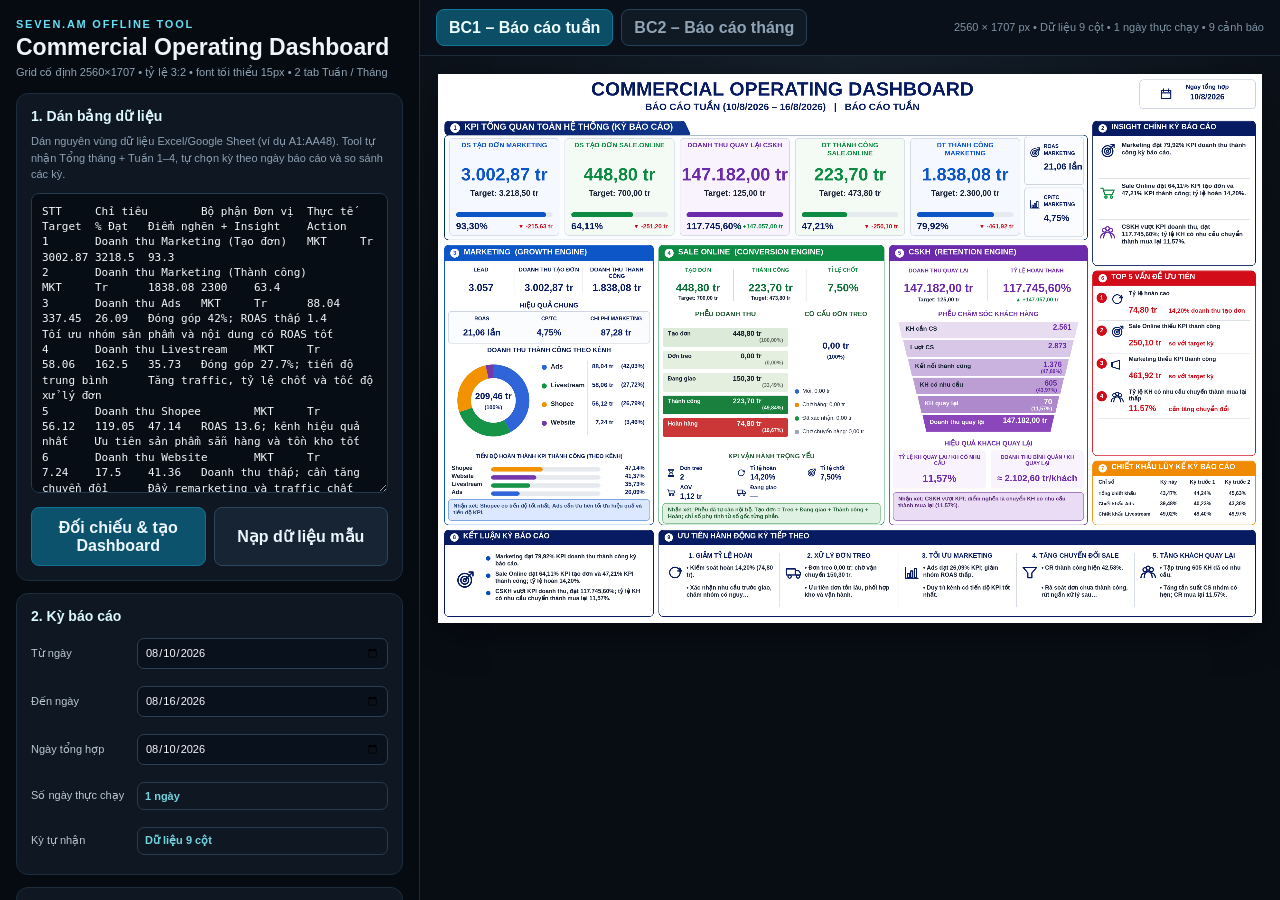
==== modules/commercial/index.html @ 1112e22f "Add files via upload" ====
<!doctype html>
<html lang="vi">
<head>
<meta charset="utf-8" />
<meta name="viewport" content="width=device-width,initial-scale=1" />
<title>SEVEN.AM Commercial Dashboard 3:2</title>
<link rel="stylesheet" href="styles.css" />
</head>
<body>
<div class="app-shell">
  <aside class="control-panel">
    <div class="panel-header">
      <div class="eyebrow">SEVEN.AM OFFLINE TOOL</div>
      <h1>Commercial Operating Dashboard</h1>
      <p>Grid cố định 2560×1707 • tỷ lệ 3:2 • font tối thiểu 15px • 2 tab Tuần / Tháng</p>
    </div>

    <section class="control-card">
      <h2>1. Dán bảng dữ liệu</h2>
      <p class="help-text">Dán nguyên vùng dữ liệu Excel/Google Sheet (ví dụ A1:AA48). Tool tự nhận Tổng tháng + Tuần 1–4, tự chọn kỳ theo ngày báo cáo và so sánh các kỳ.</p>
      <textarea id="dataInput" spellcheck="false"></textarea>
      <div class="action-grid">
        <button id="parseBtn" class="btn primary">Đối chiếu & tạo Dashboard</button>
        <button id="sampleBtn" class="btn secondary">Nạp dữ liệu mẫu</button>
      </div>
    </section>

    <section class="control-card compact">
      <h2>2. Kỳ báo cáo</h2>
      <div class="field-grid">
        <label>Từ ngày<input id="dateFrom" type="date" /></label>
        <label>Đến ngày<input id="dateTo" type="date" /></label>
        <label>Ngày tổng hợp<input id="dateSummary" type="date" /></label>
        <label>Số ngày thực chạy<input id="runDays" type="text" readonly value="—" /></label>
        <label>Kỳ tự nhận<input id="periodDetected" type="text" readonly value="—" /></label>
      </div>
    </section>

    <section class="control-card compact">
      <h2>3. Kiểm tra dữ liệu</h2>
      <div id="validation" class="validation"></div>
    </section>

    <section class="control-card compact">
      <h2>4. Xuất ảnh 3:2</h2>
      <div class="fixed-ratio">Tỷ lệ cố định: <b>3:2</b><br>Kích thước xuất: <b>2560 × 1707 px</b></div>
      <div class="action-grid">
        <button id="exportBtn" class="btn success">Xuất PNG 2K</button>
        <button id="copyBtn" class="btn secondary">Copy ảnh</button>
      </div>
    </section>

    <div class="panel-footer">Dashboard xuất ra chỉ chứa báo cáo, không chứa panel kiểm tra dữ liệu.</div>
  </aside>

  <main class="preview-area">
    <div class="preview-topbar">
      <div class="tabs">
        <button class="tab active" data-tab="week">BC1 – Báo cáo tuần</button>
        <button class="tab" data-tab="month">BC2 – Báo cáo tháng</button>
      </div>
      <div id="previewMeta" class="preview-meta"></div>
    </div>
    <div class="preview-scroll">
      <div class="canvas-wrap"><canvas id="dashCanvas"></canvas></div>
    </div>
  </main>
</div>
<div id="toast" class="toast"></div>
<script src="app.js?v=WIDE_PERIOD_AUTO_V7"></script>
</body>
</html>
---- modules/commercial/styles.css ----
:root{--bg:#070b12;--panel:#0a111b;--card:#0e1722;--line:#213448;--text:#edf5fb;--muted:#8fa2b5;font-family:Arial,Helvetica,sans-serif}
*{box-sizing:border-box}html,body{margin:0;height:100%;background:var(--bg);color:var(--text)}body{overflow:hidden}button,input,textarea{font:inherit}
.app-shell{height:100vh;display:grid;grid-template-columns:420px 1fr;background:linear-gradient(135deg,#080d14,#0b121b)}
.control-panel{overflow:auto;padding:18px 16px 24px;background:rgba(7,12,19,.99);border-right:1px solid #1a2a39}.panel-header h1{margin:4px 0 5px;font-size:23px}.panel-header p{margin:0 0 14px;font-size:11px;color:#8fa3b5}.eyebrow{font-size:11px;letter-spacing:.16em;color:#67def3;font-weight:700}
.control-card{background:var(--card);border:1px solid #1c2d3d;border-radius:12px;padding:14px;margin-bottom:12px}.control-card h2{margin:0 0 9px;font-size:14px;color:#ddf8ff}.help-text{font-size:11px;line-height:1.5;color:#8ea1b3;margin:0 0 10px}
textarea{width:100%;height:300px;resize:vertical;background:#070d14;border:1px solid #243a4e;border-radius:8px;padding:10px;color:#f2f7fb;outline:none;font-family:Consolas,monospace;font-size:11px;line-height:1.4}textarea:focus{border-color:#00b8df;box-shadow:0 0 0 2px rgba(0,190,230,.08)}
.action-grid{display:grid;grid-template-columns:1fr 1fr;gap:8px;margin-top:10px}.btn{border:1px solid #2c465d;border-radius:8px;background:#111c27;color:#edf7ff;padding:10px 12px;font-weight:700;cursor:pointer}.btn.primary{background:#0d526c;border-color:#107393}.btn.success{background:#0e5c3f;border-color:#138761}.btn.secondary{background:#172434}.btn:hover{filter:brightness(1.08)}
.field-grid{display:grid;grid-template-columns:1fr;gap:7px}.field-grid label,.control-row{font-size:11px;color:#b9c7d2;display:grid;grid-template-columns:98px 1fr;align-items:center;gap:8px;margin:5px 0}.field-grid input{background:#09121c;color:#f2f7fb;border:1px solid #294057;border-radius:7px;padding:7px}.range-line{display:flex;align-items:center;gap:8px}.range-line input{width:100%}.range-line span{width:44px;text-align:right;color:#7fe9f4;font-weight:700}.fixed-ratio{font-size:11px;line-height:1.55;color:#b8c9d7;background:#09131e;border:1px solid #243b4f;border-radius:8px;padding:9px;margin-bottom:9px}
.validation{font-size:11px;line-height:1.55;max-height:230px;overflow:auto}.validation .ok{color:#45dc8a}.validation .warn{color:#ffbc4d}.validation .err{color:#ff6868}.validation .head{font-weight:700;color:#dbe8f2;margin:5px 0}.panel-footer{text-align:center;font-size:10px;color:#60758a;padding:7px}
.preview-area{min-width:0;height:100vh;display:flex;flex-direction:column}.preview-topbar{height:56px;display:flex;align-items:center;justify-content:space-between;padding:0 16px;background:#091019;border-bottom:1px solid #1c2c3b}.tabs{display:flex;gap:8px}.tab{border:1px solid #274158;background:#101a25;color:#90a4b6;border-radius:8px;padding:8px 12px;font-weight:700;cursor:pointer}.tab.active{background:#0c4e66;color:#effcff;border-color:#0f7899}.preview-meta{font-size:11px;color:#7f93a5}
.preview-scroll{flex:1;overflow:auto;padding:18px;display:flex;justify-content:center;align-items:flex-start;background:radial-gradient(circle at 50% 0,#15202c,#080d14 60%)}.canvas-wrap{box-shadow:0 10px 35px rgba(0,0,0,.45);background:#fff;flex:0 0 auto}.canvas-wrap canvas{display:block;max-width:none}.toast{position:fixed;right:22px;bottom:22px;background:#0d1722;border:1px solid #1c566b;color:#eaffff;padding:11px 15px;border-radius:9px;opacity:0;transform:translateY(8px);transition:.2s;pointer-events:none}.toast.show{opacity:1;transform:translateY(0)}
@media(max-width:1100px){.app-shell{grid-template-columns:350px 1fr}.action-grid{grid-template-columns:1fr}.preview-scroll{justify-content:flex-start}}

.field-grid input[readonly]{opacity:.9;background:#101923;color:#7fe9f4;font-weight:700}
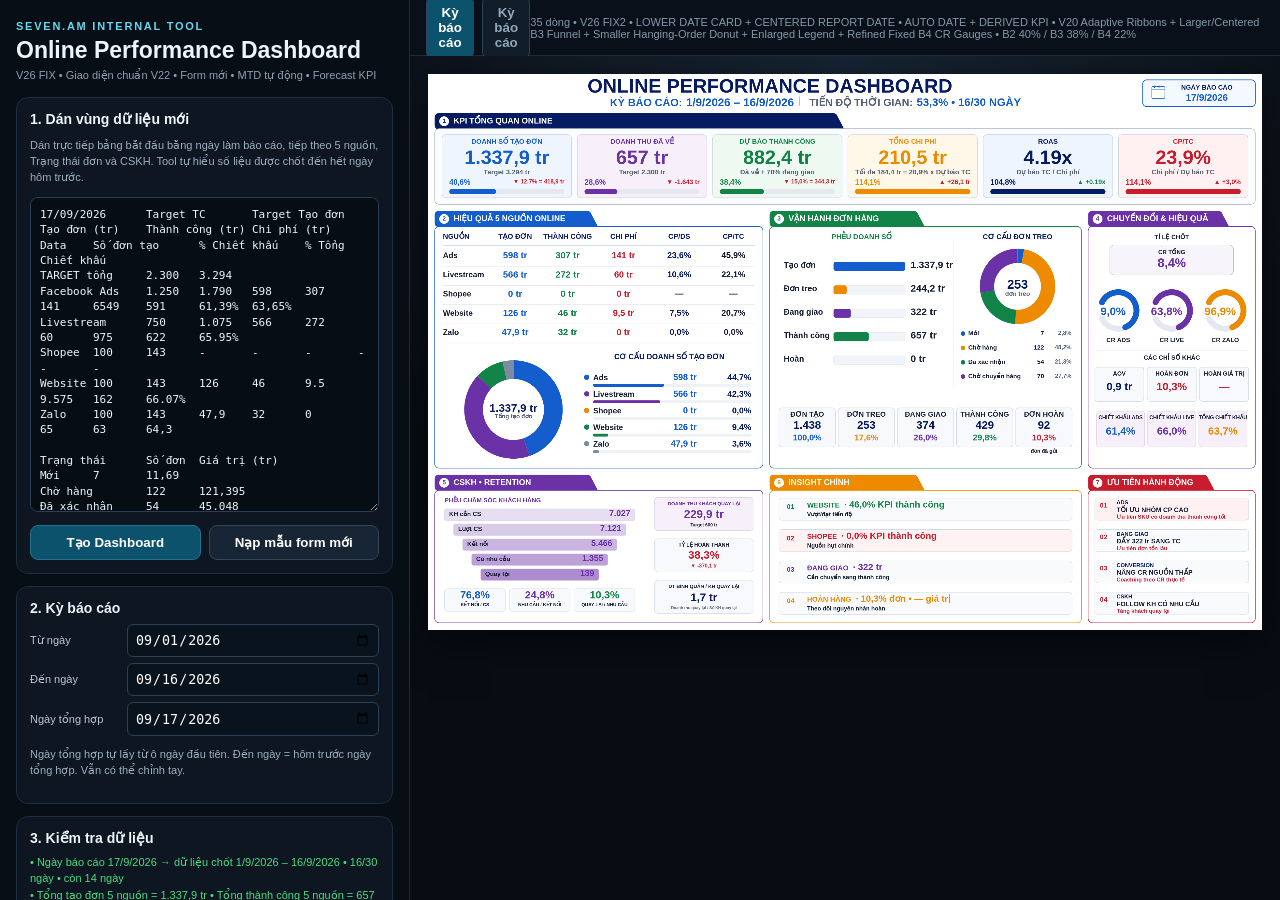
==== commit 6f48dc65: "Add files via upload" ====
--- a/modules/commercial/index.html
+++ b/modules/commercial/index.html
@@ -1,72 +1,7 @@
-<!doctype html>
-<html lang="vi">
-<head>
-<meta charset="utf-8" />
-<meta name="viewport" content="width=device-width,initial-scale=1" />
-<title>SEVEN.AM Commercial Dashboard 3:2</title>
-<link rel="stylesheet" href="styles.css" />
-</head>
-<body>
-<div class="app-shell">
-  <aside class="control-panel">
-    <div class="panel-header">
-      <div class="eyebrow">SEVEN.AM OFFLINE TOOL</div>
-      <h1>Commercial Operating Dashboard</h1>
-      <p>Grid cố định 2560×1707 • tỷ lệ 3:2 • font tối thiểu 15px • 2 tab Tuần / Tháng</p>
-    </div>
-
-    <section class="control-card">
-      <h2>1. Dán bảng dữ liệu</h2>
-      <p class="help-text">Dán nguyên vùng dữ liệu Excel/Google Sheet (ví dụ A1:AA48). Tool tự nhận Tổng tháng + Tuần 1–4, tự chọn kỳ theo ngày báo cáo và so sánh các kỳ.</p>
-      <textarea id="dataInput" spellcheck="false"></textarea>
-      <div class="action-grid">
-        <button id="parseBtn" class="btn primary">Đối chiếu & tạo Dashboard</button>
-        <button id="sampleBtn" class="btn secondary">Nạp dữ liệu mẫu</button>
-      </div>
-    </section>
-
-    <section class="control-card compact">
-      <h2>2. Kỳ báo cáo</h2>
-      <div class="field-grid">
-        <label>Từ ngày<input id="dateFrom" type="date" /></label>
-        <label>Đến ngày<input id="dateTo" type="date" /></label>
-        <label>Ngày tổng hợp<input id="dateSummary" type="date" /></label>
-        <label>Số ngày thực chạy<input id="runDays" type="text" readonly value="—" /></label>
-        <label>Kỳ tự nhận<input id="periodDetected" type="text" readonly value="—" /></label>
-      </div>
-    </section>
-
-    <section class="control-card compact">
-      <h2>3. Kiểm tra dữ liệu</h2>
-      <div id="validation" class="validation"></div>
-    </section>
-
-    <section class="control-card compact">
-      <h2>4. Xuất ảnh 3:2</h2>
-      <div class="fixed-ratio">Tỷ lệ cố định: <b>3:2</b><br>Kích thước xuất: <b>2560 × 1707 px</b></div>
-      <div class="action-grid">
-        <button id="exportBtn" class="btn success">Xuất PNG 2K</button>
-        <button id="copyBtn" class="btn secondary">Copy ảnh</button>
-      </div>
-    </section>
-
-    <div class="panel-footer">Dashboard xuất ra chỉ chứa báo cáo, không chứa panel kiểm tra dữ liệu.</div>
-  </aside>
-
-  <main class="preview-area">
-    <div class="preview-topbar">
-      <div class="tabs">
-        <button class="tab active" data-tab="week">BC1 – Báo cáo tuần</button>
-        <button class="tab" data-tab="month">BC2 – Báo cáo tháng</button>
-      </div>
-      <div id="previewMeta" class="preview-meta"></div>
-    </div>
-    <div class="preview-scroll">
-      <div class="canvas-wrap"><canvas id="dashCanvas"></canvas></div>
-    </div>
-  </main>
-</div>
-<div id="toast" class="toast"></div>
-<script src="app.js?v=WIDE_PERIOD_AUTO_V7"></script>
-</body>
-</html>
+<!doctype html><html lang="vi"><head><meta charset="utf-8"><meta name="viewport" content="width=device-width,initial-scale=1"><title>Seven.AM Online Performance Dashboard V26 FIX</title><link rel="stylesheet" href="styles.css"></head><body>
+<div class="app"><aside><div class="brand">SEVEN.AM INTERNAL TOOL</div><h1>Online Performance Dashboard</h1><p class="sub">V26 FIX • Giao diện chuẩn V22 • Form mới • MTD tự động • Forecast KPI</p>
+<section><h2>1. Dán vùng dữ liệu mới</h2><p>Dán trực tiếp bảng bắt đầu bằng ngày làm báo cáo, tiếp theo 5 nguồn, Trạng thái đơn và CSKH. Tool tự hiểu số liệu được chốt đến hết ngày hôm trước.</p><textarea id="dataInput"></textarea><div class="buttons"><button id="parseBtn">Tạo Dashboard</button><button id="sampleBtn" class="secondary">Nạp mẫu form mới</button></div></section>
+<section><h2>2. Kỳ báo cáo</h2><div class="fields"><label>Từ ngày<input id="from" type="date"></label><label>Đến ngày<input id="to" type="date"></label><label>Ngày tổng hợp<input id="sum" type="date"></label></div><p>Ngày tổng hợp tự lấy từ ô ngày đầu tiên. Đến ngày = hôm trước ngày tổng hợp. Vẫn có thể chỉnh tay.</p></section>
+<section><h2>3. Kiểm tra dữ liệu</h2><div id="validation"></div></section>
+<section><h2>4. Xuất báo cáo</h2><div class="buttons"><button id="exportBtn" class="success">Xuất PNG 2K</button><button id="copyBtn" class="secondary">Copy ảnh</button></div></section></aside>
+<main><header><div class="tabs"><button class="tab active" data-tab="week">Kỳ báo cáo</button><button class="tab" data-tab="month">Kỳ báo cáo</button></div><span id="meta"></span></header><div class="preview"><canvas id="dashCanvas"></canvas></div></main></div><div id="toast"></div><script src="app.js"></script></body></html>
--- a/modules/commercial/styles.css
+++ b/modules/commercial/styles.css
@@ -1,14 +1 @@
-:root{--bg:#070b12;--panel:#0a111b;--card:#0e1722;--line:#213448;--text:#edf5fb;--muted:#8fa2b5;font-family:Arial,Helvetica,sans-serif}
-*{box-sizing:border-box}html,body{margin:0;height:100%;background:var(--bg);color:var(--text)}body{overflow:hidden}button,input,textarea{font:inherit}
-.app-shell{height:100vh;display:grid;grid-template-columns:420px 1fr;background:linear-gradient(135deg,#080d14,#0b121b)}
-.control-panel{overflow:auto;padding:18px 16px 24px;background:rgba(7,12,19,.99);border-right:1px solid #1a2a39}.panel-header h1{margin:4px 0 5px;font-size:23px}.panel-header p{margin:0 0 14px;font-size:11px;color:#8fa3b5}.eyebrow{font-size:11px;letter-spacing:.16em;color:#67def3;font-weight:700}
-.control-card{background:var(--card);border:1px solid #1c2d3d;border-radius:12px;padding:14px;margin-bottom:12px}.control-card h2{margin:0 0 9px;font-size:14px;color:#ddf8ff}.help-text{font-size:11px;line-height:1.5;color:#8ea1b3;margin:0 0 10px}
-textarea{width:100%;height:300px;resize:vertical;background:#070d14;border:1px solid #243a4e;border-radius:8px;padding:10px;color:#f2f7fb;outline:none;font-family:Consolas,monospace;font-size:11px;line-height:1.4}textarea:focus{border-color:#00b8df;box-shadow:0 0 0 2px rgba(0,190,230,.08)}
-.action-grid{display:grid;grid-template-columns:1fr 1fr;gap:8px;margin-top:10px}.btn{border:1px solid #2c465d;border-radius:8px;background:#111c27;color:#edf7ff;padding:10px 12px;font-weight:700;cursor:pointer}.btn.primary{background:#0d526c;border-color:#107393}.btn.success{background:#0e5c3f;border-color:#138761}.btn.secondary{background:#172434}.btn:hover{filter:brightness(1.08)}
-.field-grid{display:grid;grid-template-columns:1fr;gap:7px}.field-grid label,.control-row{font-size:11px;color:#b9c7d2;display:grid;grid-template-columns:98px 1fr;align-items:center;gap:8px;margin:5px 0}.field-grid input{background:#09121c;color:#f2f7fb;border:1px solid #294057;border-radius:7px;padding:7px}.range-line{display:flex;align-items:center;gap:8px}.range-line input{width:100%}.range-line span{width:44px;text-align:right;color:#7fe9f4;font-weight:700}.fixed-ratio{font-size:11px;line-height:1.55;color:#b8c9d7;background:#09131e;border:1px solid #243b4f;border-radius:8px;padding:9px;margin-bottom:9px}
-.validation{font-size:11px;line-height:1.55;max-height:230px;overflow:auto}.validation .ok{color:#45dc8a}.validation .warn{color:#ffbc4d}.validation .err{color:#ff6868}.validation .head{font-weight:700;color:#dbe8f2;margin:5px 0}.panel-footer{text-align:center;font-size:10px;color:#60758a;padding:7px}
-.preview-area{min-width:0;height:100vh;display:flex;flex-direction:column}.preview-topbar{height:56px;display:flex;align-items:center;justify-content:space-between;padding:0 16px;background:#091019;border-bottom:1px solid #1c2c3b}.tabs{display:flex;gap:8px}.tab{border:1px solid #274158;background:#101a25;color:#90a4b6;border-radius:8px;padding:8px 12px;font-weight:700;cursor:pointer}.tab.active{background:#0c4e66;color:#effcff;border-color:#0f7899}.preview-meta{font-size:11px;color:#7f93a5}
-.preview-scroll{flex:1;overflow:auto;padding:18px;display:flex;justify-content:center;align-items:flex-start;background:radial-gradient(circle at 50% 0,#15202c,#080d14 60%)}.canvas-wrap{box-shadow:0 10px 35px rgba(0,0,0,.45);background:#fff;flex:0 0 auto}.canvas-wrap canvas{display:block;max-width:none}.toast{position:fixed;right:22px;bottom:22px;background:#0d1722;border:1px solid #1c566b;color:#eaffff;padding:11px 15px;border-radius:9px;opacity:0;transform:translateY(8px);transition:.2s;pointer-events:none}.toast.show{opacity:1;transform:translateY(0)}
-@media(max-width:1100px){.app-shell{grid-template-columns:350px 1fr}.action-grid{grid-template-columns:1fr}.preview-scroll{justify-content:flex-start}}
-
-.field-grid input[readonly]{opacity:.9;background:#101923;color:#7fe9f4;font-weight:700}
+:root{font-family:Arial,Helvetica,sans-serif;--bg:#070c13;--panel:#0d1621;--line:#24384b;--text:#edf4fa;--muted:#8da1b3}*{box-sizing:border-box}html,body{margin:0;height:100%;background:var(--bg);color:var(--text)}body{overflow:hidden}.app{height:100vh;display:grid;grid-template-columns:410px 1fr}aside{overflow:auto;padding:20px 16px;background:#080e16;border-right:1px solid #1c2c3b}.brand{font-size:11px;letter-spacing:.16em;color:#66d7ee;font-weight:700}h1{font-size:23px;margin:5px 0}.sub{font-size:11px;color:var(--muted);margin:0 0 15px}section{background:var(--panel);border:1px solid #1c2e3f;border-radius:12px;padding:13px;margin-bottom:12px}h2{font-size:14px;margin:0 0 8px}section p{font-size:11px;line-height:1.45;color:#9cb0c1}textarea{width:100%;height:315px;background:#070d14;color:#eef6fc;border:1px solid #294057;border-radius:8px;padding:9px;font:11px/1.4 Consolas,monospace;resize:vertical}.buttons{display:grid;grid-template-columns:1fr 1fr;gap:8px;margin-top:9px}button{border:1px solid #26718b;background:#0d526c;color:#fff;border-radius:8px;padding:9px;font-weight:700;cursor:pointer}.secondary{background:#172534;border-color:#30475c}.success{background:#12613f;border-color:#23885e}.fields label{display:grid;grid-template-columns:90px 1fr;gap:7px;align-items:center;font-size:11px;margin:6px 0;color:#bac9d5}.fields input{background:#09131d;color:#fff;border:1px solid #294057;border-radius:6px;padding:7px}#validation{font-size:11px;line-height:1.5;max-height:180px;overflow:auto}.ok{color:#4ade80}.warn{color:#fbbf24}main{min-width:0;display:flex;flex-direction:column;height:100vh}header{height:56px;background:#091019;border-bottom:1px solid #1b2b39;display:flex;align-items:center;justify-content:space-between;padding:0 16px}.tabs{display:flex;gap:8px}.tab{background:#111d29;border-color:#294258;color:#91a7b8}.tab.active{background:#0d526c;color:#fff}#meta{font-size:11px;color:#8399aa}.preview{flex:1;overflow:auto;padding:18px;background:radial-gradient(circle at 50% 0,#172433,#080d14 60%);display:flex;justify-content:center;align-items:flex-start}canvas{display:block;background:#fff;box-shadow:0 12px 40px #0008}#toast{position:fixed;right:22px;bottom:22px;background:#0d1722;border:1px solid #1c566b;padding:10px 14px;border-radius:8px;opacity:0;transition:.2s}#toast.show{opacity:1}@media(max-width:1100px){.app{grid-template-columns:350px 1fr}.buttons{grid-template-columns:1fr}.preview{justify-content:flex-start}}
